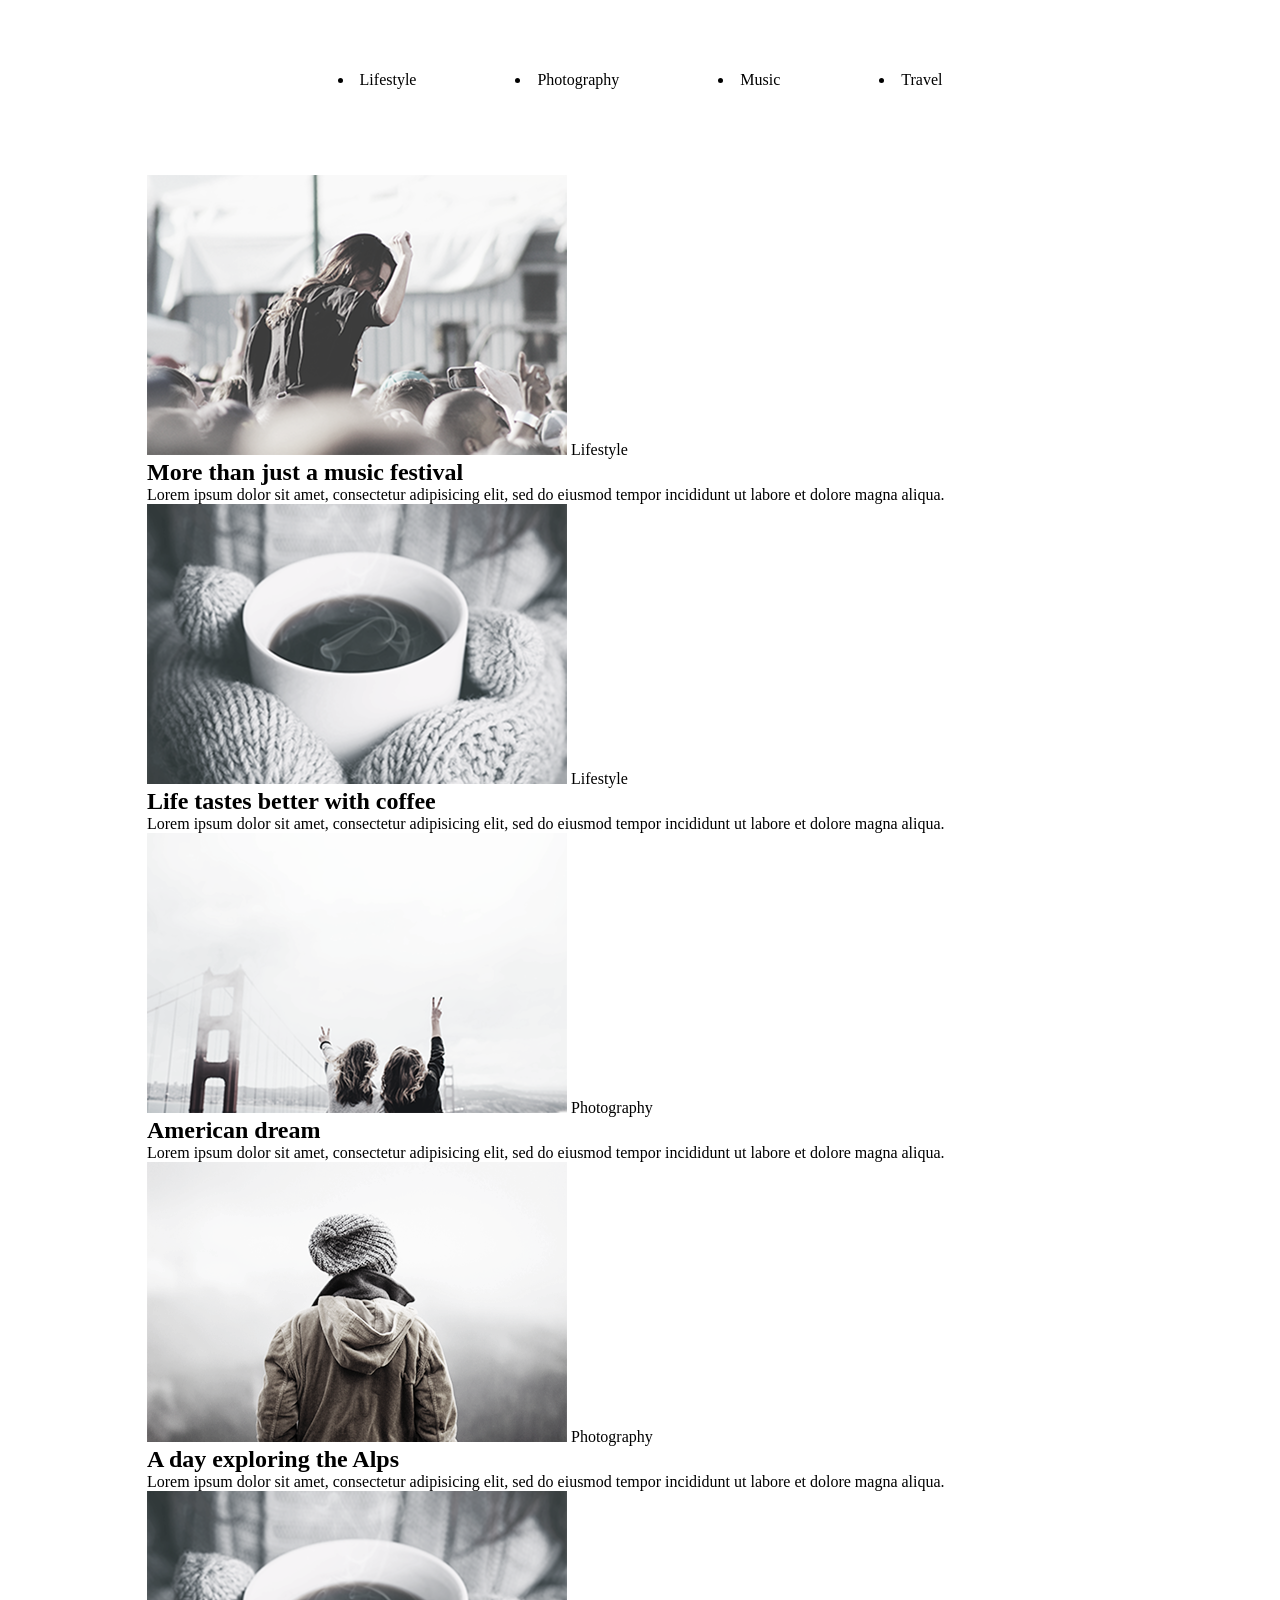
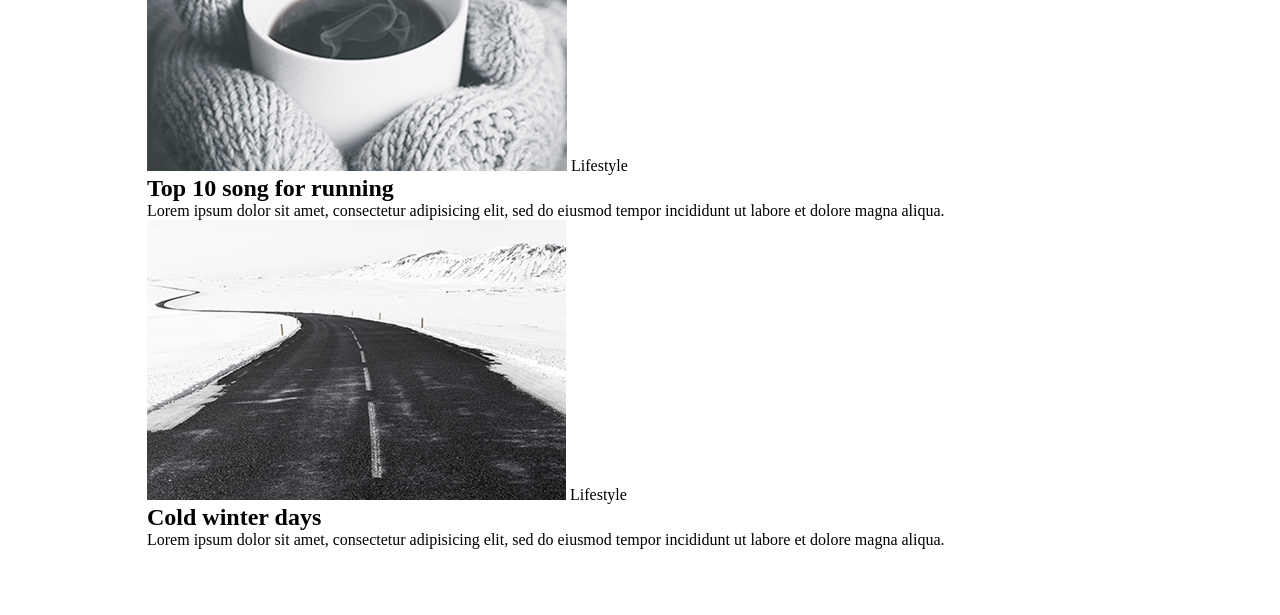
==== index.html @ ff86e69d "Rename 1.html to index.html" ====
<!DOCTYPE html>
<html lang="uk">
<head>
    <meta charset="UTF-8">
    <meta name="viewport" content="width=device-width, initial-scale=1.0">
    <title>Blog Grid</title>
    <link rel="stylesheet" href="style.css">
</head>
<body>

<div class="container">

    <nav class="nav">
        <li class="1">Lifestyle</li>
        <li class="2">Photography</li>
        <li class="3"> Music</li>
        <li class="4">Travel</li>
        
        
    </nav>
    
    

        <div class="container">
            <img src="1 1.png" alt="Music Festival">
            <span class="category">Lifestyle</span>
            <h2>More than just a music festival</h2>
            <p>
                Lorem ipsum dolor sit amet, consectetur adipisicing elit,
                sed do eiusmod tempor incididunt ut labore et dolore magna aliqua.
            </p>
        

       
            <img src="2 1.png" alt="Coffee">
            <span class="category">Lifestyle</span>
            <h2>Life tastes better with coffee</h2>
            <p>
                Lorem ipsum dolor sit amet, consectetur adipisicing elit,
                sed do eiusmod tempor incididunt ut labore et dolore magna aliqua.
            </p>
       

        
            <img src="3 1.png" alt="American Dream">
            <span class="category">Photography</span>
            <h2>American dream</h2>
            <p>
                Lorem ipsum dolor sit amet, consectetur adipisicing elit,
                sed do eiusmod tempor incididunt ut labore et dolore magna aliqua.
            </p>
        

        
            <img src="4 1.png" alt="Alps">
            <span class="category">Photography</span>
            <h2>A day exploring the Alps</h2>
            <p>
                Lorem ipsum dolor sit amet, consectetur adipisicing elit,
                sed do eiusmod tempor incididunt ut labore et dolore magna aliqua.
            </p>
        

        
            <img src="2 1.png" alt="Running">
            <span class="category">Lifestyle</span>
            <h2>Top 10 song for running</h2>
            <p>
                Lorem ipsum dolor sit amet, consectetur adipisicing elit,
                sed do eiusmod tempor incididunt ut labore et dolore magna aliqua.
            </p>
        

        
            <img src="2 2.png" alt="Winter">
            <span class="category">Lifestyle</span>
            <h2>Cold winter days</h2>
            <p>
                Lorem ipsum dolor sit amet, consectetur adipisicing elit,
                sed do eiusmod tempor incididunt ut labore et dolore magna aliqua.
            </p>
        
            </div>
    </main>

    
</div>

</body>
</html>
---- style.css ----
* {
    margin: 0;
    padding: 0;
    box-sizing: border-box;
}


@import url('https://fonts.googleapis.com/css2?family=Playfair+Display:ital,wght@0,400..900;1,400..900&display=swap');

body {
    padding-top: 71px;
    padding-bottom: 66px;
    padding-left: 147px;
    padding-right: 147px;
}

.nav {
    display: flex;
    column-gap: 99px;
    margin-bottom: 86px; 
    justify-content: center; 

    a {

        font-family: 'Playfair Display', serif;
        text-decoration: none;
        color: #7D7D7D; 
        text-transform: uppercase;
        transition: color 1s;
    }


}

    a:hover {
        color: #03A9F4;
    }
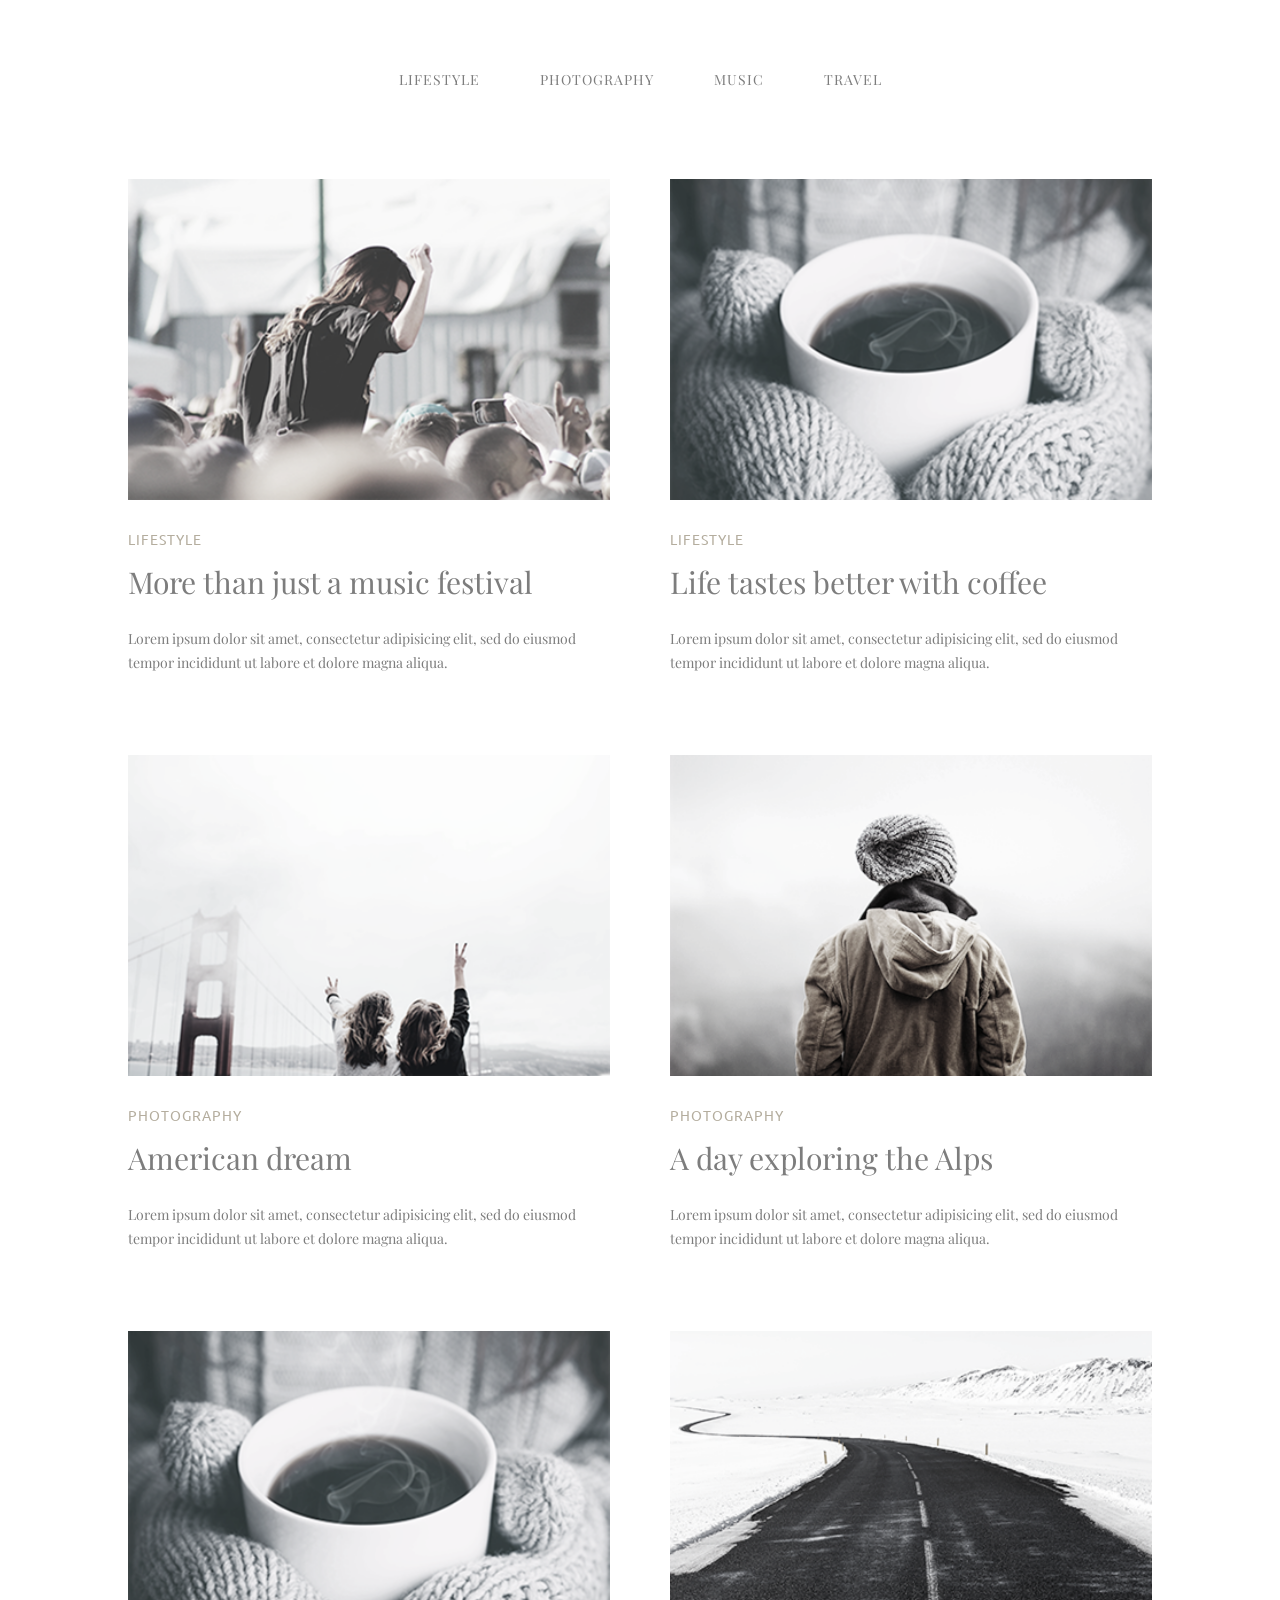
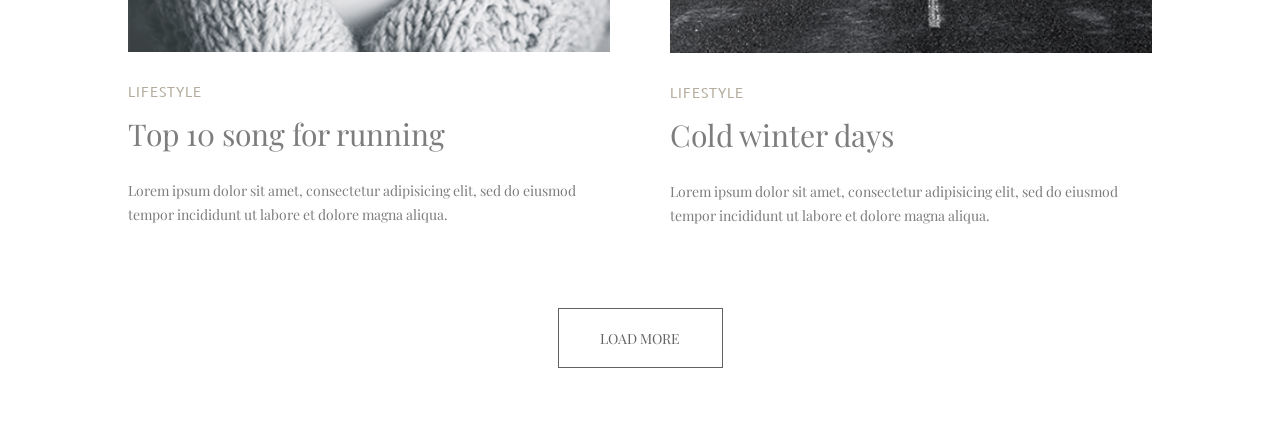
==== commit 4e61d80f: "Refactor index.html structure and navigation links" ====
--- a/index.html
+++ b/index.html
@@ -11,17 +11,14 @@
 <div class="container">
 
     <nav class="nav">
-        <li class="1">Lifestyle</li>
-        <li class="2">Photography</li>
-        <li class="3"> Music</li>
-        <li class="4">Travel</li>
-        
-        
+        <a href="#">Lifestyle</a>
+        <a href="#">Photography</a>
+        <a href="#">Music</a>
+        <a href="#">Travel</a>
     </nav>
     
-    
-
-        <div class="container">
+    <main>
+        <article class="post">
             <img src="1 1.png" alt="Music Festival">
             <span class="category">Lifestyle</span>
             <h2>More than just a music festival</h2>
@@ -29,9 +26,9 @@
                 Lorem ipsum dolor sit amet, consectetur adipisicing elit,
                 sed do eiusmod tempor incididunt ut labore et dolore magna aliqua.
             </p>
-        
+        </article>
 
-       
+        <article class="post">
             <img src="2 1.png" alt="Coffee">
             <span class="category">Lifestyle</span>
             <h2>Life tastes better with coffee</h2>
@@ -39,9 +36,9 @@
                 Lorem ipsum dolor sit amet, consectetur adipisicing elit,
                 sed do eiusmod tempor incididunt ut labore et dolore magna aliqua.
             </p>
-       
+        </article>
 
-        
+        <article class="post">
             <img src="3 1.png" alt="American Dream">
             <span class="category">Photography</span>
             <h2>American dream</h2>
@@ -49,9 +46,9 @@
                 Lorem ipsum dolor sit amet, consectetur adipisicing elit,
                 sed do eiusmod tempor incididunt ut labore et dolore magna aliqua.
             </p>
-        
+        </article>
 
-        
+        <article class="post">
             <img src="4 1.png" alt="Alps">
             <span class="category">Photography</span>
             <h2>A day exploring the Alps</h2>
@@ -59,9 +56,9 @@
                 Lorem ipsum dolor sit amet, consectetur adipisicing elit,
                 sed do eiusmod tempor incididunt ut labore et dolore magna aliqua.
             </p>
-        
+        </article>
 
-        
+        <article class="post">
             <img src="2 1.png" alt="Running">
             <span class="category">Lifestyle</span>
             <h2>Top 10 song for running</h2>
@@ -69,9 +66,9 @@
                 Lorem ipsum dolor sit amet, consectetur adipisicing elit,
                 sed do eiusmod tempor incididunt ut labore et dolore magna aliqua.
             </p>
-        
+        </article>
 
-        
+        <article class="post">
             <img src="2 2.png" alt="Winter">
             <span class="category">Lifestyle</span>
             <h2>Cold winter days</h2>
@@ -79,10 +76,12 @@
                 Lorem ipsum dolor sit amet, consectetur adipisicing elit,
                 sed do eiusmod tempor incididunt ut labore et dolore magna aliqua.
             </p>
-        
-            </div>
+        </article>
     </main>
 
+    <div class="load-more">
+        <button type="button">Load more</button>
+    </div>
     
 </div>
 
--- a/style.css
+++ b/style.css
@@ -1,33 +1,125 @@
+@import url('https://fonts.googleapis.com/css2?family=Playfair+Display:ital,wght@0,400..900;1,400..900&family=Ubuntu:wght@300;400;500&display=swap');
+
 * {
     margin: 0;
     padding: 0;
     box-sizing: border-box;
+    font-family: "Playfair Display", serif;
 }
 
-
-@import url('https://fonts.googleapis.com/css2?family=Playfair+Display:ital,wght@0,400..900;1,400..900&display=swap');
+:root {
+    --mainColor: #7D7D7D;
+    --subColor: #b4ad9e;
+    --mainHover: #03A9F4;
+}
 
 body {
-    padding-top: 71px;
-    padding-bottom: 66px;
-    padding-left: 147px;
-    padding-right: 147px;
+    padding: 70px 10vw;
+}
+
+.container {
+    max-width: 1200px;
+    margin: 0 auto;
 }
 
 .nav {
     display: flex;
-    column-gap: 99px;
-    margin-bottom: 86px; 
-    justify-content: center; 
+    justify-content: center;
+    gap: 60px;
+    margin-bottom: 90px;
+}
 
-    a {
+.nav a {
+    text-decoration: none;
+    color: var(--mainColor);
+    font-family: "Playfair Display", sans-serif;
+    font-size: 14px;
+    text-transform: uppercase;
+    letter-spacing: 1px;
+    transition: color 0.3s ease;
+}
 
-        font-family: 'Playfair Display', serif;
-        text-decoration: none;
-        color: #7D7D7D; 
-        text-transform: uppercase;
-        transition: color 1s;
-    }
+.nav a:hover{
+    color: var(--mainHover);
+}
+
+main {
+    display: grid;
+    grid-template-columns: repeat(2, 1fr);
+    column-gap: 60px;
+    row-gap: 80px;
+    margin-bottom: 80px;
+}
+
+.post {
+    display: flex;
+    flex-direction: column;
+}
+
+.post br {
+    display: none;
+}
+
+.post img {
+    width: 100%;
+    height: auto;
+    object-fit: cover;
+    margin-bottom: 30px;
+}
+
+.category {
+    font-family: "Ubuntu", sans-serif;
+    color: var(--subColor);
+    font-size: 14px;
+    text-transform: uppercase;
+    letter-spacing: 1px;
+    margin-bottom: 15px;
+}
+
+.post h2 {
+    font-size: 30px;
+    font-weight: 400;
+    color: var(--mainColor);
+    margin-bottom: 25px;
+    line-height: 1.3;
+}
+
+.post p {
+    font-family: "Playfair Display", serif;
+    font-weight: 400;
+    font-size: 14px;
+    line-height: 1.7;
+    color: var(--mainColor);
+}
+
+.load-more {
+    display: flex;
+    justify-content: center;
+    margin-top: 60px;
+}
+
+.load-more button {
+    display: block;
+    width: 165px;
+    height: 60px;
+    padding: 0;               
+    line-height: 60px;       
+    text-align: center;       
+    border: 1px, solid #626262;
+    background: transparent;
+    color: #626262;
+    
+    font-family: "Playfair Display", serif;
+    font-size: 14px;
+    text-transform: uppercase;
+    cursor: pointer;
+    opacity: 1;
+    transition: all 0.3s ease;
+}
+.load-more button:hover {
+    background-color: #626262;
+    color: #ffffff;
+}
 
 
 }
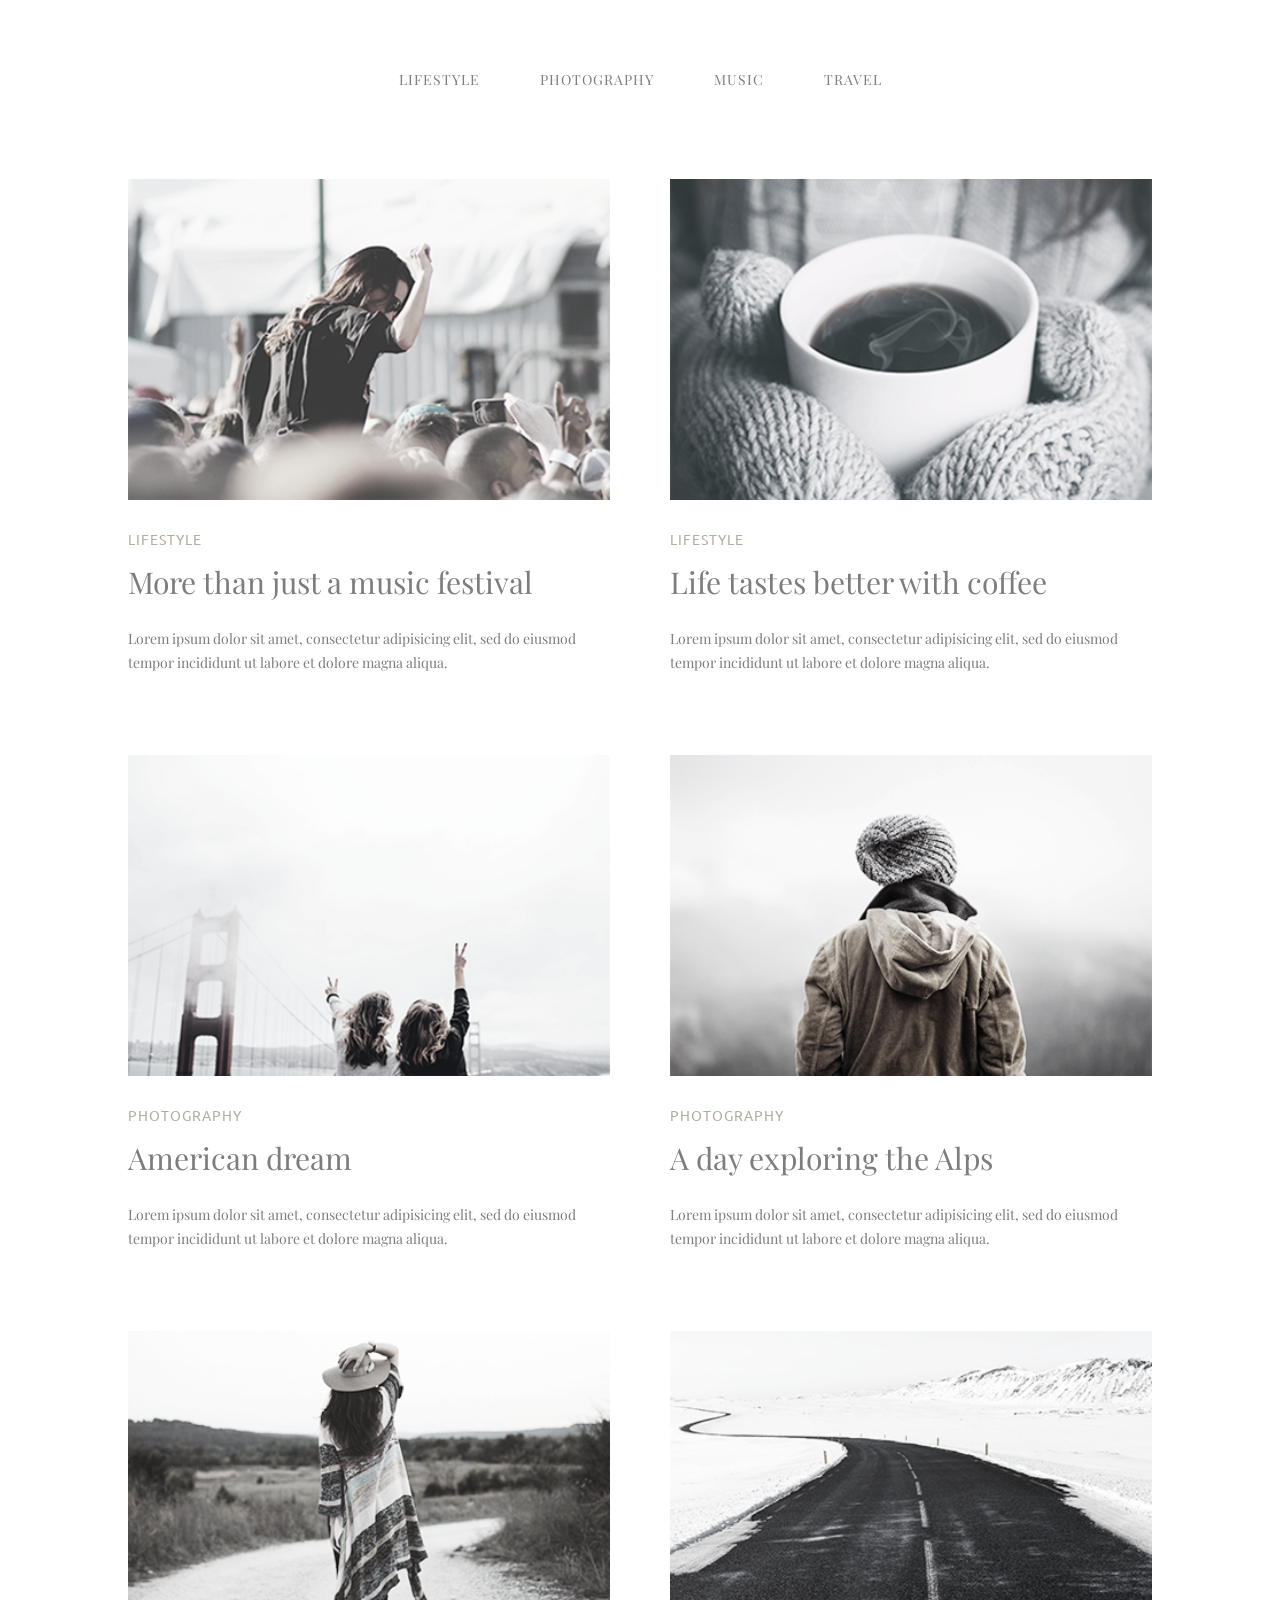
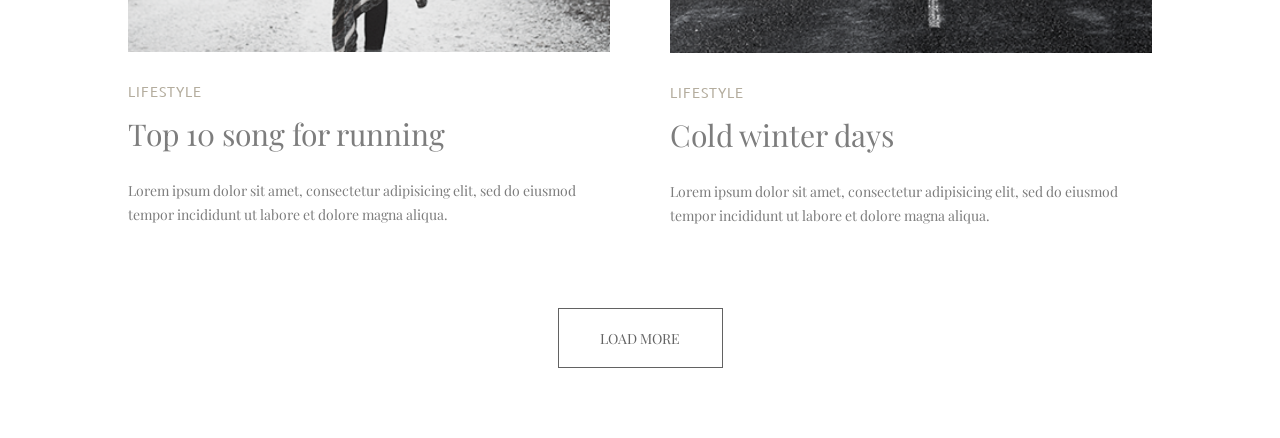
==== commit ff1407fc: "Update index.html" ====
--- a/index.html
+++ b/index.html
@@ -17,7 +17,9 @@
         <a href="#">Travel</a>
     </nav>
     
+
     <main>
+
         <article class="post">
             <img src="1 1.png" alt="Music Festival">
             <span class="category">Lifestyle</span>
@@ -59,7 +61,7 @@
         </article>
 
         <article class="post">
-            <img src="2 1.png" alt="Running">
+            <img src="1 2.png" alt="Running">
             <span class="category">Lifestyle</span>
             <h2>Top 10 song for running</h2>
             <p>
--- a/style.css
+++ b/style.css
@@ -32,14 +32,14 @@
 .nav a {
     text-decoration: none;
     color: var(--mainColor);
-    font-family: "Playfair Display", sans-serif;
+    font-family: "Playfair Display", serif; /* Виправлено на serif */
     font-size: 14px;
     text-transform: uppercase;
     letter-spacing: 1px;
     transition: color 0.3s ease;
 }
 
-.nav a:hover{
+.nav a:hover {
     color: var(--mainHover);
 }
 
@@ -49,6 +49,13 @@
     column-gap: 60px;
     row-gap: 80px;
     margin-bottom: 80px;
+}
+
+/* Адаптивність для мобільних (опціонально, щоб сітка не ламалася на смартфонах) */
+@media (max-width: 768px) {
+    main {
+        grid-template-columns: 1fr;
+    }
 }
 
 .post {
@@ -105,7 +112,7 @@
     padding: 0;               
     line-height: 60px;       
     text-align: center;       
-    border: 1px, solid #626262;
+    border: 1px solid #626262; /* Виправлено: видалено кому */
     background: transparent;
     color: #626262;
     
@@ -116,15 +123,8 @@
     opacity: 1;
     transition: all 0.3s ease;
 }
+
 .load-more button:hover {
     background-color: #626262;
     color: #ffffff;
 }
-
-
-}
-
-    a:hover {
-        color: #03A9F4;
-    }
-
